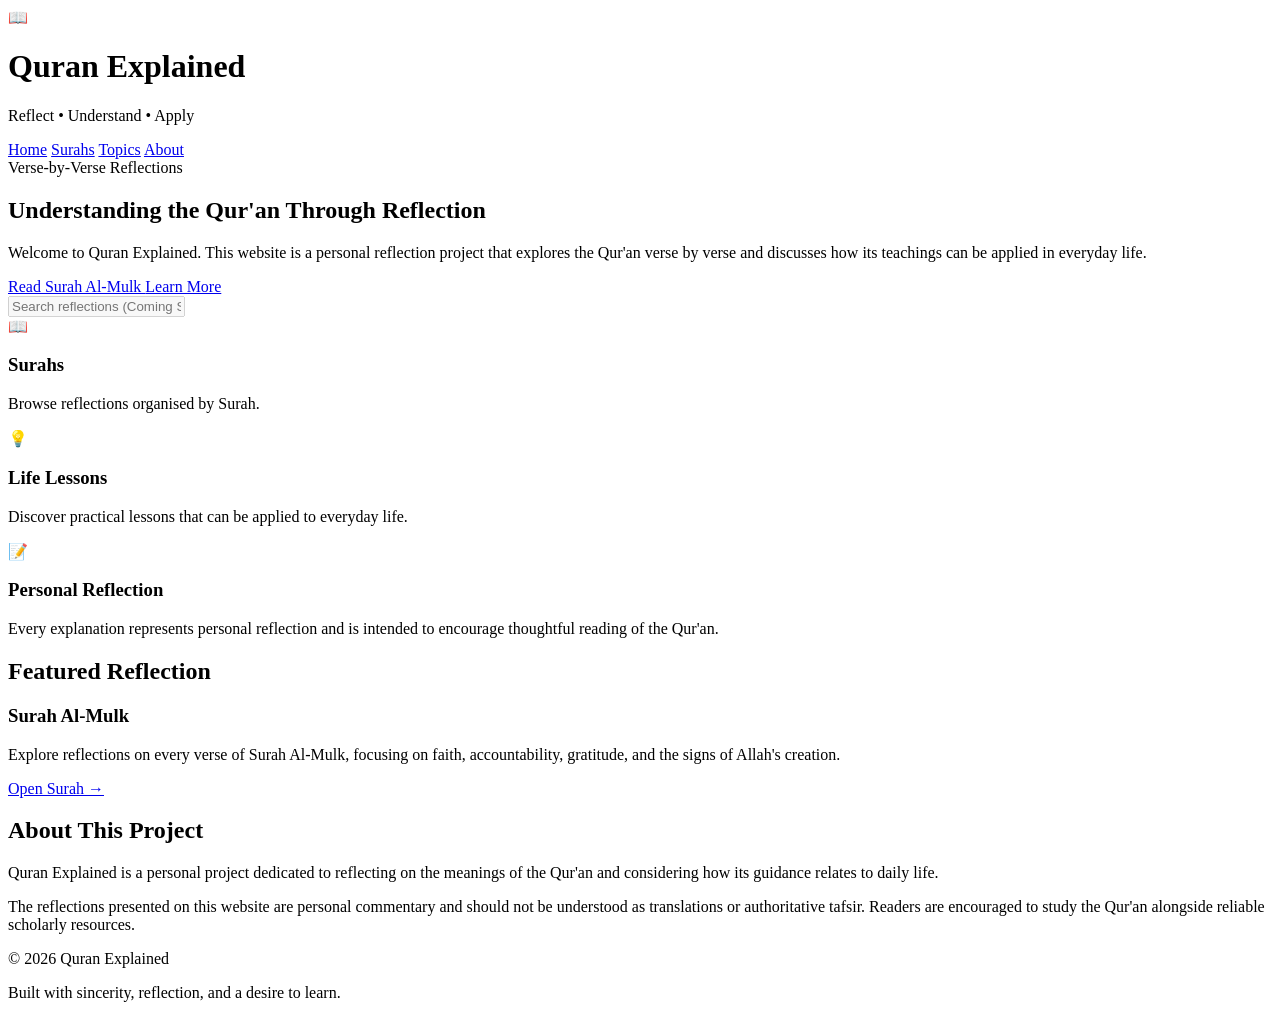
==== index.html @ d2139309 "Add files via upload" ====
<!DOCTYPE html>
<html lang="en">

<head>
    <meta charset="UTF-8">
    <meta name="viewport" content="width=device-width, initial-scale=1.0">

    <title>Quran Explained</title>

    <meta name="description"
        content="Understanding the Qur'an through thoughtful reflection and practical application.">

    <link rel="preconnect" href="https://fonts.googleapis.com">
    <link rel="preconnect" href="https://fonts.gstatic.com" crossorigin>

    <link href="https://fonts.googleapis.com/css2?family=Inter:wght@400;500;600;700&family=Amiri:wght@700&display=swap"
        rel="stylesheet">

    <link rel="stylesheet" href="css/style.css">
</head>

<body>

<header>

    <div class="container">

        <div class="logo">

            <div class="logo-icon">📖</div>

            <div>

                <h1>Quran Explained</h1>

                <p>Reflect • Understand • Apply</p>

            </div>

        </div>

        <nav>

            <a href="index.html">Home</a>

            <a href="surahs/al-mulk.html">Surahs</a>

            <a href="#">Topics</a>

            <a href="about.html">About</a>

        </nav>

    </div>

</header>

<section class="hero">

    <div class="container">

        <span class="hero-tag">

            Verse-by-Verse Reflections

        </span>

        <h2>

            Understanding the Qur'an Through Reflection

        </h2>

        <p>

            Welcome to Quran Explained.

            This website is a personal reflection project that explores
            the Qur'an verse by verse and discusses how its teachings
            can be applied in everyday life.

        </p>

        <div class="buttons">

            <a class="btn btn-primary" href="surahs/al-mulk.html">

                Read Surah Al-Mulk

            </a>

            <a class="btn btn-secondary" href="#about">

                Learn More

            </a>

        </div>

    </div>

</section>

<section class="search">

    <div class="container">

        <input
            type="text"
            placeholder="Search reflections (Coming Soon)"
            disabled>

    </div>

</section>

<section class="cards">

    <div class="container">

        <div class="card">

            <div class="emoji">📖</div>

            <h3>Surahs</h3>

            <p>

                Browse reflections organised by Surah.

            </p>

        </div>

        <div class="card">

            <div class="emoji">💡</div>

            <h3>Life Lessons</h3>

            <p>

                Discover practical lessons that can be applied
                to everyday life.

            </p>

        </div>

        <div class="card">

            <div class="emoji">📝</div>

            <h3>Personal Reflection</h3>

            <p>

                Every explanation represents personal reflection
                and is intended to encourage thoughtful reading
                of the Qur'an.

            </p>

        </div>

    </div>

</section>

<section class="featured">

    <div class="container">

        <h2>

            Featured Reflection

        </h2>

        <div class="featured-card">

            <h3>

                Surah Al-Mulk

            </h3>

            <p>

                Explore reflections on every verse of
                Surah Al-Mulk, focusing on faith,
                accountability, gratitude,
                and the signs of Allah's creation.

            </p>

            <a class="btn btn-primary"

                href="surahs/al-mulk.html">

                Open Surah →

            </a>

        </div>

    </div>

</section>

<section id="about" class="about">

    <div class="container">

        <h2>

            About This Project

        </h2>

        <p>

            Quran Explained is a personal project dedicated to
            reflecting on the meanings of the Qur'an and considering
            how its guidance relates to daily life.

        </p>

        <p>

            The reflections presented on this website are personal
            commentary and should not be understood as translations
            or authoritative tafsir. Readers are encouraged to study
            the Qur'an alongside reliable scholarly resources.

        </p>

    </div>

</section>

<footer>

    <div class="container">

        <p>

            © 2026 Quran Explained

        </p>

        <p>

            Built with sincerity, reflection, and a desire to learn.

        </p>

    </div>

</footer>

<script src="js/app.js"></script>

</body>

</html>
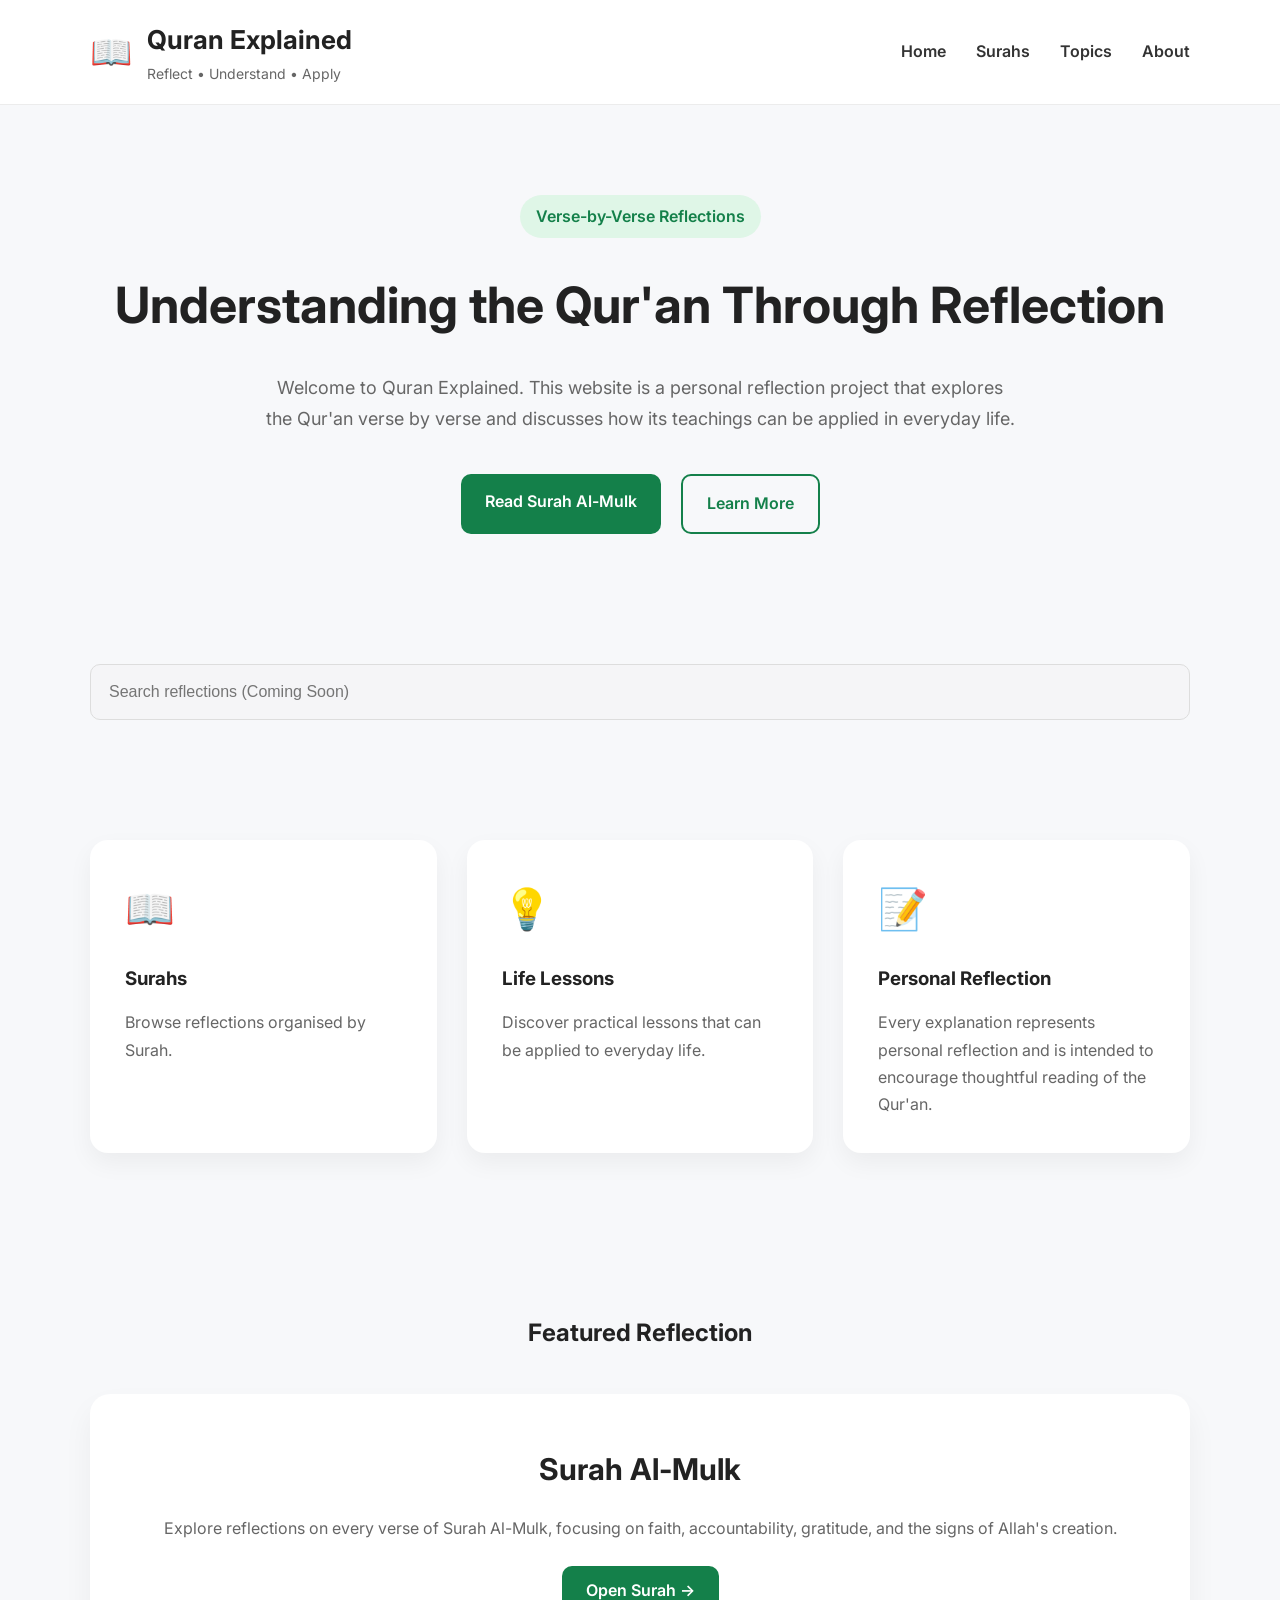
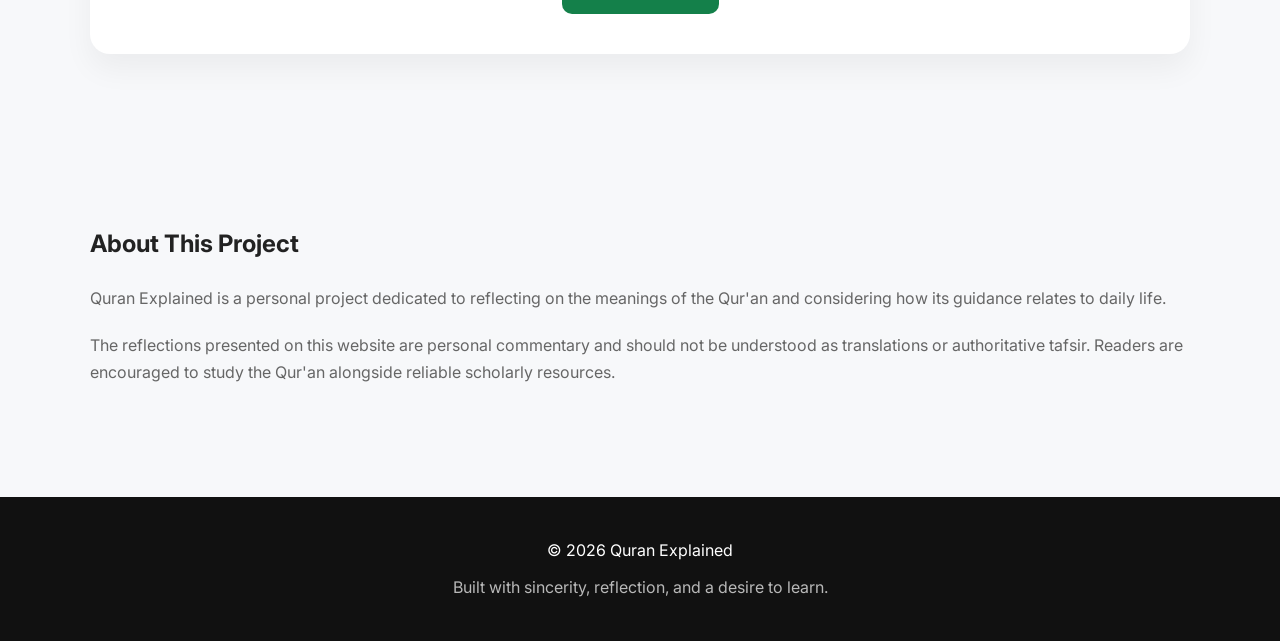
==== commit babc95c1: "Update index.html" ====
--- a/index.html
+++ b/index.html
@@ -15,8 +15,7 @@
 
     <link href="https://fonts.googleapis.com/css2?family=Inter:wght@400;500;600;700&family=Amiri:wght@700&display=swap"
         rel="stylesheet">
-
-    <link rel="stylesheet" href="css/style.css">
+<link rel="stylesheet" href="Style.css">
 </head>
 
 <body>
@@ -259,8 +258,8 @@
 
 </footer>
 
-<script src="js/app.js"></script>
+<script src="App.js"></script>
 
 </body>
 
-</html>+</html>
--- a/Style.css
+++ b/Style.css
@@ -0,0 +1,276 @@
+/* ------------------------------
+   Quran Explained
+------------------------------ */
+
+*{
+    margin:0;
+    padding:0;
+    box-sizing:border-box;
+}
+
+html{
+    scroll-behavior:smooth;
+}
+
+body{
+    font-family:Inter,sans-serif;
+    background:#f7f8fa;
+    color:#222;
+    line-height:1.7;
+}
+
+.container{
+    width:min(1100px,92%);
+    margin:auto;
+}
+
+/* HEADER */
+
+header{
+    background:#fff;
+    position:sticky;
+    top:0;
+    z-index:1000;
+    border-bottom:1px solid #ececec;
+}
+
+header .container{
+    display:flex;
+    justify-content:space-between;
+    align-items:center;
+    padding:18px 0;
+}
+
+.logo{
+    display:flex;
+    align-items:center;
+    gap:15px;
+}
+
+.logo-icon{
+    font-size:34px;
+}
+
+.logo h1{
+    font-size:26px;
+}
+
+.logo p{
+    color:#666;
+    font-size:14px;
+}
+
+nav{
+    display:flex;
+    gap:30px;
+}
+
+nav a{
+    text-decoration:none;
+    color:#333;
+    font-weight:600;
+    transition:.25s;
+}
+
+nav a:hover{
+    color:#14804A;
+}
+
+/* HERO */
+
+.hero{
+    text-align:center;
+    padding:90px 0;
+}
+
+.hero-tag{
+    display:inline-block;
+    background:#dff6e7;
+    color:#14804A;
+    padding:8px 16px;
+    border-radius:999px;
+    font-weight:600;
+    margin-bottom:25px;
+}
+
+.hero h2{
+    font-size:50px;
+    margin-bottom:25px;
+}
+
+.hero p{
+    max-width:750px;
+    margin:auto;
+    color:#666;
+    font-size:18px;
+}
+
+.buttons{
+    margin-top:40px;
+    display:flex;
+    justify-content:center;
+    gap:20px;
+}
+
+/* BUTTONS */
+
+.btn{
+    text-decoration:none;
+    padding:14px 24px;
+    border-radius:10px;
+    font-weight:600;
+    transition:.25s;
+}
+
+.btn-primary{
+    background:#14804A;
+    color:white;
+}
+
+.btn-primary:hover{
+    background:#10673c;
+}
+
+.btn-secondary{
+    border:2px solid #14804A;
+    color:#14804A;
+}
+
+.btn-secondary:hover{
+    background:#14804A;
+    color:white;
+}
+
+/* SEARCH */
+
+.search{
+    padding:40px 0;
+}
+
+.search input{
+    width:100%;
+    padding:18px;
+    border-radius:10px;
+    border:1px solid #ddd;
+    font-size:16px;
+}
+
+/* CARDS */
+
+.cards{
+    padding:80px 0;
+}
+
+.cards .container{
+    display:grid;
+    grid-template-columns:repeat(auto-fit,minmax(250px,1fr));
+    gap:30px;
+}
+
+.card{
+    background:white;
+    padding:35px;
+    border-radius:18px;
+    box-shadow:0 10px 25px rgba(0,0,0,.05);
+    transition:.25s;
+}
+
+.card:hover{
+    transform:translateY(-6px);
+}
+
+.emoji{
+    font-size:40px;
+    margin-bottom:20px;
+}
+
+.card h3{
+    margin-bottom:15px;
+}
+
+.card p{
+    color:#666;
+}
+
+/* FEATURED */
+
+.featured{
+    padding:80px 0;
+}
+
+.featured h2{
+    text-align:center;
+    margin-bottom:40px;
+}
+
+.featured-card{
+    background:white;
+    padding:50px;
+    border-radius:20px;
+    box-shadow:0 15px 30px rgba(0,0,0,.05);
+    text-align:center;
+}
+
+.featured-card h3{
+    font-size:30px;
+    margin-bottom:20px;
+}
+
+.featured-card p{
+    color:#666;
+    margin-bottom:35px;
+}
+
+/* ABOUT */
+
+.about{
+    padding:90px 0;
+}
+
+.about h2{
+    margin-bottom:20px;
+}
+
+.about p{
+    color:#666;
+    margin-bottom:20px;
+}
+
+/* FOOTER */
+
+footer{
+    background:#111;
+    color:white;
+    text-align:center;
+    padding:40px;
+}
+
+footer p:last-child{
+    opacity:.7;
+    margin-top:10px;
+}
+
+/* MOBILE */
+
+@media(max-width:768px){
+
+header .container{
+    flex-direction:column;
+    gap:20px;
+}
+
+nav{
+    flex-wrap:wrap;
+    justify-content:center;
+}
+
+.hero h2{
+    font-size:36px;
+}
+
+.buttons{
+    flex-direction:column;
+    align-items:center;
+}
+
+}
